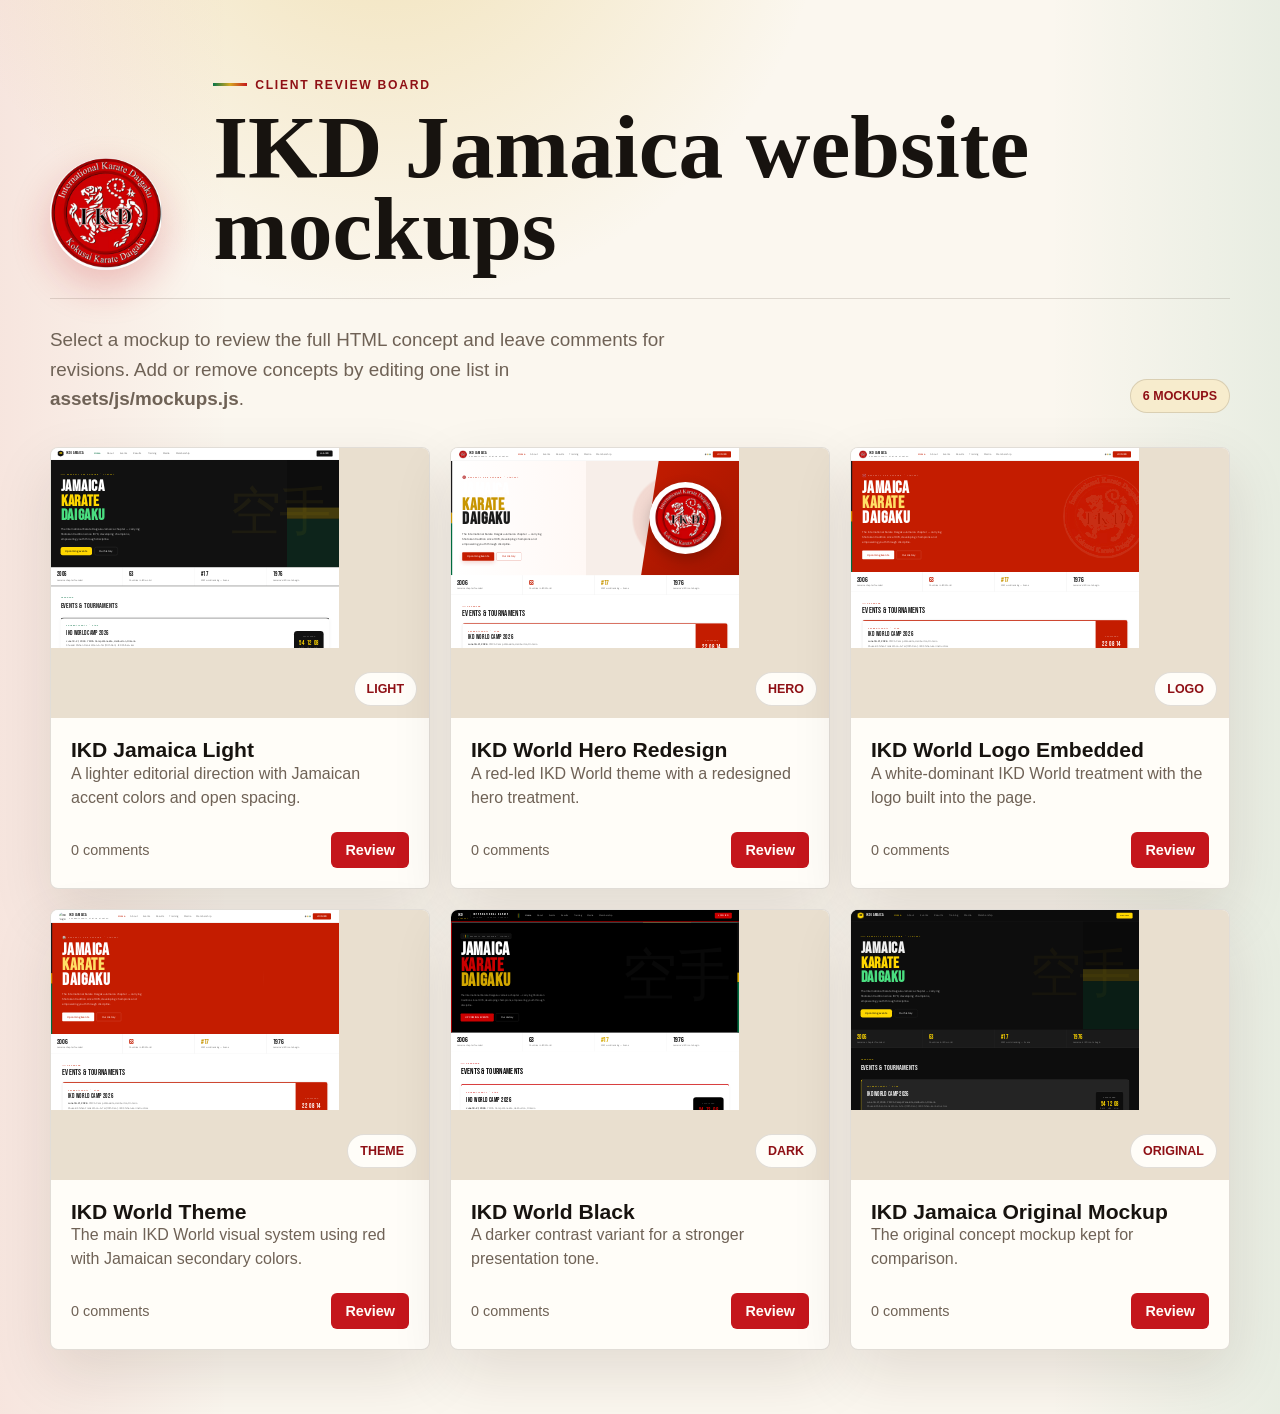
==== index.html @ 02de6e7a "Initial mockup review site" ====
<!DOCTYPE html>
<html lang="en">
<head>
  <meta charset="UTF-8">
  <meta name="viewport" content="width=device-width, initial-scale=1.0">
  <title>IKD Jamaica Mockup Review</title>
  <link rel="stylesheet" href="assets/css/styles.css">
</head>
<body>
  <main class="site-shell">
    <header class="masthead">
      <img class="brand-mark" src="assets/img/ikd-logo.jpeg" alt="International Karate Daigaku logo">
      <div>
        <p class="eyebrow">Client Review Board</p>
        <h1>IKD Jamaica website mockups</h1>
      </div>
    </header>

    <section class="intro" aria-label="Mockup gallery introduction">
      <p>Select a mockup to review the full HTML concept and leave comments for revisions. Add or remove concepts by editing one list in <strong>assets/js/mockups.js</strong>.</p>
      <span class="count-pill" id="mockupTotal">0 mockups</span>
    </section>

    <section class="mockup-grid" id="mockupGrid" aria-label="Available mockups"></section>
  </main>

  <script src="assets/js/mockups.js"></script>
  <script src="assets/js/app.js"></script>
</body>
</html>
---- assets/css/styles.css ----
:root {
  --paper: #fbf7ef;
  --paper-2: #f2eadc;
  --ink: #17130f;
  --muted: #6f6256;
  --line: rgba(47, 31, 20, 0.14);
  --red: #c4161c;
  --red-dark: #8f1015;
  --gold: #d6a722;
  --green: #087446;
  --white: #fffdf8;
  --shadow: 0 24px 60px rgba(48, 24, 11, 0.12);
}

* {
  box-sizing: border-box;
}

html {
  min-height: 100%;
}

body {
  min-height: 100%;
  margin: 0;
  background:
    linear-gradient(90deg, rgba(196, 22, 28, 0.08), transparent 18%, transparent 82%, rgba(8, 116, 70, 0.08)),
    radial-gradient(circle at 30% -10%, rgba(214, 167, 34, 0.28), transparent 28rem),
    var(--paper);
  color: var(--ink);
  font-family: "Trebuchet MS", "Segoe UI", sans-serif;
}

a {
  color: inherit;
}

.site-shell {
  width: min(1180px, calc(100% - 32px));
  margin: 0 auto;
}

.masthead {
  display: grid;
  grid-template-columns: 112px minmax(0, 1fr);
  gap: clamp(20px, 4vw, 54px);
  align-items: end;
  padding: clamp(28px, 6vw, 72px) 0 28px;
  border-bottom: 1px solid var(--line);
}

.brand-mark {
  width: 112px;
  aspect-ratio: 1;
  border-radius: 999px;
  object-fit: cover;
  box-shadow: 0 16px 40px rgba(196, 22, 28, 0.24);
}

.eyebrow {
  display: inline-flex;
  width: fit-content;
  gap: 8px;
  align-items: center;
  margin: 0 0 14px;
  color: var(--red-dark);
  font-size: 0.76rem;
  font-weight: 800;
  letter-spacing: 0.14em;
  text-transform: uppercase;
}

.eyebrow::before {
  content: "";
  width: 34px;
  height: 3px;
  background: linear-gradient(90deg, var(--green), var(--gold), var(--red));
}

h1,
h2,
p {
  margin: 0;
}

h1 {
  max-width: 900px;
  font-family: Georgia, "Times New Roman", serif;
  font-size: clamp(2.35rem, 7vw, 5.8rem);
  font-weight: 900;
  line-height: 0.92;
}

.intro {
  display: flex;
  justify-content: space-between;
  gap: 24px;
  align-items: end;
  padding: 26px 0 22px;
}

.intro p {
  max-width: 650px;
  color: var(--muted);
  font-size: clamp(1rem, 2vw, 1.18rem);
  line-height: 1.55;
}

.count-pill,
.mockup-tag,
.viewer-tag {
  display: inline-flex;
  min-height: 34px;
  align-items: center;
  border: 1px solid var(--line);
  background: color-mix(in srgb, var(--white) 80%, var(--gold));
  color: var(--red-dark);
  padding: 0 12px;
  border-radius: 999px;
  font-size: 0.78rem;
  font-weight: 800;
  text-transform: uppercase;
}

.mockup-grid {
  display: grid;
  grid-template-columns: repeat(3, minmax(0, 1fr));
  gap: 20px;
  padding: 12px 0 64px;
}

.mockup-card {
  display: flex;
  min-width: 0;
  min-height: 430px;
  flex-direction: column;
  overflow: hidden;
  border: 1px solid var(--line);
  border-radius: 8px;
  background: var(--white);
  box-shadow: var(--shadow);
  animation: rise 520ms cubic-bezier(0.22, 1, 0.36, 1) both;
  animation-delay: var(--delay);
}

.mockup-thumb {
  position: relative;
  display: block;
  height: 270px;
  overflow: hidden;
  background: #e9dfcf;
}

.mockup-thumb iframe {
  width: 1440px;
  height: 1000px;
  border: 0;
  pointer-events: none;
  transform: scale(0.2);
  transform-origin: top left;
}

.mockup-tag {
  position: absolute;
  right: 12px;
  bottom: 12px;
  background: var(--white);
}

.mockup-card-body {
  display: flex;
  min-height: 160px;
  flex: 1;
  flex-direction: column;
  justify-content: space-between;
  gap: 22px;
  padding: 20px;
}

.mockup-card h2 {
  font-size: 1.32rem;
  line-height: 1.12;
}

.mockup-card p,
.viewer-copy,
.comment-empty {
  color: var(--muted);
  line-height: 1.5;
}

.card-actions {
  display: flex;
  justify-content: space-between;
  gap: 16px;
  align-items: center;
  color: var(--muted);
  font-size: 0.9rem;
}

.card-actions a,
.button,
.comment button {
  border: 0;
  background: var(--red);
  color: var(--white);
  padding: 10px 14px;
  border-radius: 6px;
  font: inherit;
  font-weight: 800;
  text-decoration: none;
  cursor: pointer;
}

.viewer-shell {
  display: grid;
  grid-template-columns: minmax(0, 1fr) minmax(320px, 390px);
  min-height: 100vh;
}

.viewer-main {
  display: flex;
  min-width: 0;
  flex-direction: column;
  background: #241b17;
}

.viewer-topbar {
  display: flex;
  min-height: 72px;
  justify-content: space-between;
  gap: 16px;
  align-items: center;
  padding: 14px 18px;
  border-bottom: 1px solid rgba(255, 255, 255, 0.12);
  color: var(--white);
}

.viewer-actions {
  display: flex;
  gap: 10px;
  align-items: center;
}

.viewer-actions select,
input,
textarea {
  width: 100%;
  border: 1px solid var(--line);
  border-radius: 6px;
  background: var(--white);
  color: var(--ink);
  font: inherit;
}

.viewer-actions select {
  max-width: 290px;
  padding: 10px 12px;
}

.viewer-frame-wrap {
  flex: 1;
  min-height: 520px;
  padding: 18px;
}

.viewer-frame-wrap iframe {
  width: 100%;
  height: 100%;
  min-height: calc(100vh - 108px);
  border: 0;
  border-radius: 8px;
  background: var(--white);
}

.comments-panel {
  display: flex;
  min-height: 100vh;
  flex-direction: column;
  border-left: 1px solid var(--line);
  background: var(--paper);
}

.comments-header,
.comment-form,
.comment-list {
  padding: 22px;
}

.comments-header {
  border-bottom: 1px solid var(--line);
}

.viewer-tag {
  margin-bottom: 14px;
}

.comments-header h1 {
  font-size: clamp(1.75rem, 4vw, 2.65rem);
}

.viewer-copy {
  margin-top: 10px;
}

.comment-form {
  display: grid;
  gap: 12px;
  border-bottom: 1px solid var(--line);
}

label {
  display: grid;
  gap: 7px;
  color: var(--muted);
  font-size: 0.82rem;
  font-weight: 800;
  text-transform: uppercase;
}

input,
textarea {
  padding: 12px;
}

textarea {
  min-height: 110px;
  resize: vertical;
}

.comment-list {
  display: grid;
  gap: 14px;
  overflow: auto;
}

.comment {
  display: grid;
  gap: 10px;
  border: 1px solid var(--line);
  border-radius: 8px;
  background: var(--white);
  padding: 14px;
}

.comment div {
  display: flex;
  justify-content: space-between;
  gap: 12px;
}

.comment time {
  color: var(--muted);
  font-size: 0.78rem;
}

.comment button {
  justify-self: start;
  background: transparent;
  color: var(--red-dark);
  padding: 0;
}

.empty-state {
  padding: 48px;
}

@keyframes rise {
  from {
    opacity: 0;
    transform: translateY(16px);
  }
  to {
    opacity: 1;
    transform: translateY(0);
  }
}

@media (max-width: 960px) {
  .mockup-grid {
    grid-template-columns: repeat(2, minmax(0, 1fr));
  }

  .viewer-shell {
    grid-template-columns: 1fr;
  }

  .comments-panel {
    min-height: auto;
    border-left: 0;
  }
}

@media (max-width: 680px) {
  .masthead,
  .intro {
    display: block;
  }

  .brand-mark {
    width: 86px;
    margin-bottom: 22px;
  }

  .count-pill {
    margin-top: 18px;
  }

  .mockup-grid {
    grid-template-columns: 1fr;
  }

  .viewer-topbar,
  .viewer-actions {
    align-items: stretch;
    flex-direction: column;
  }

  .viewer-actions select {
    max-width: none;
  }
}
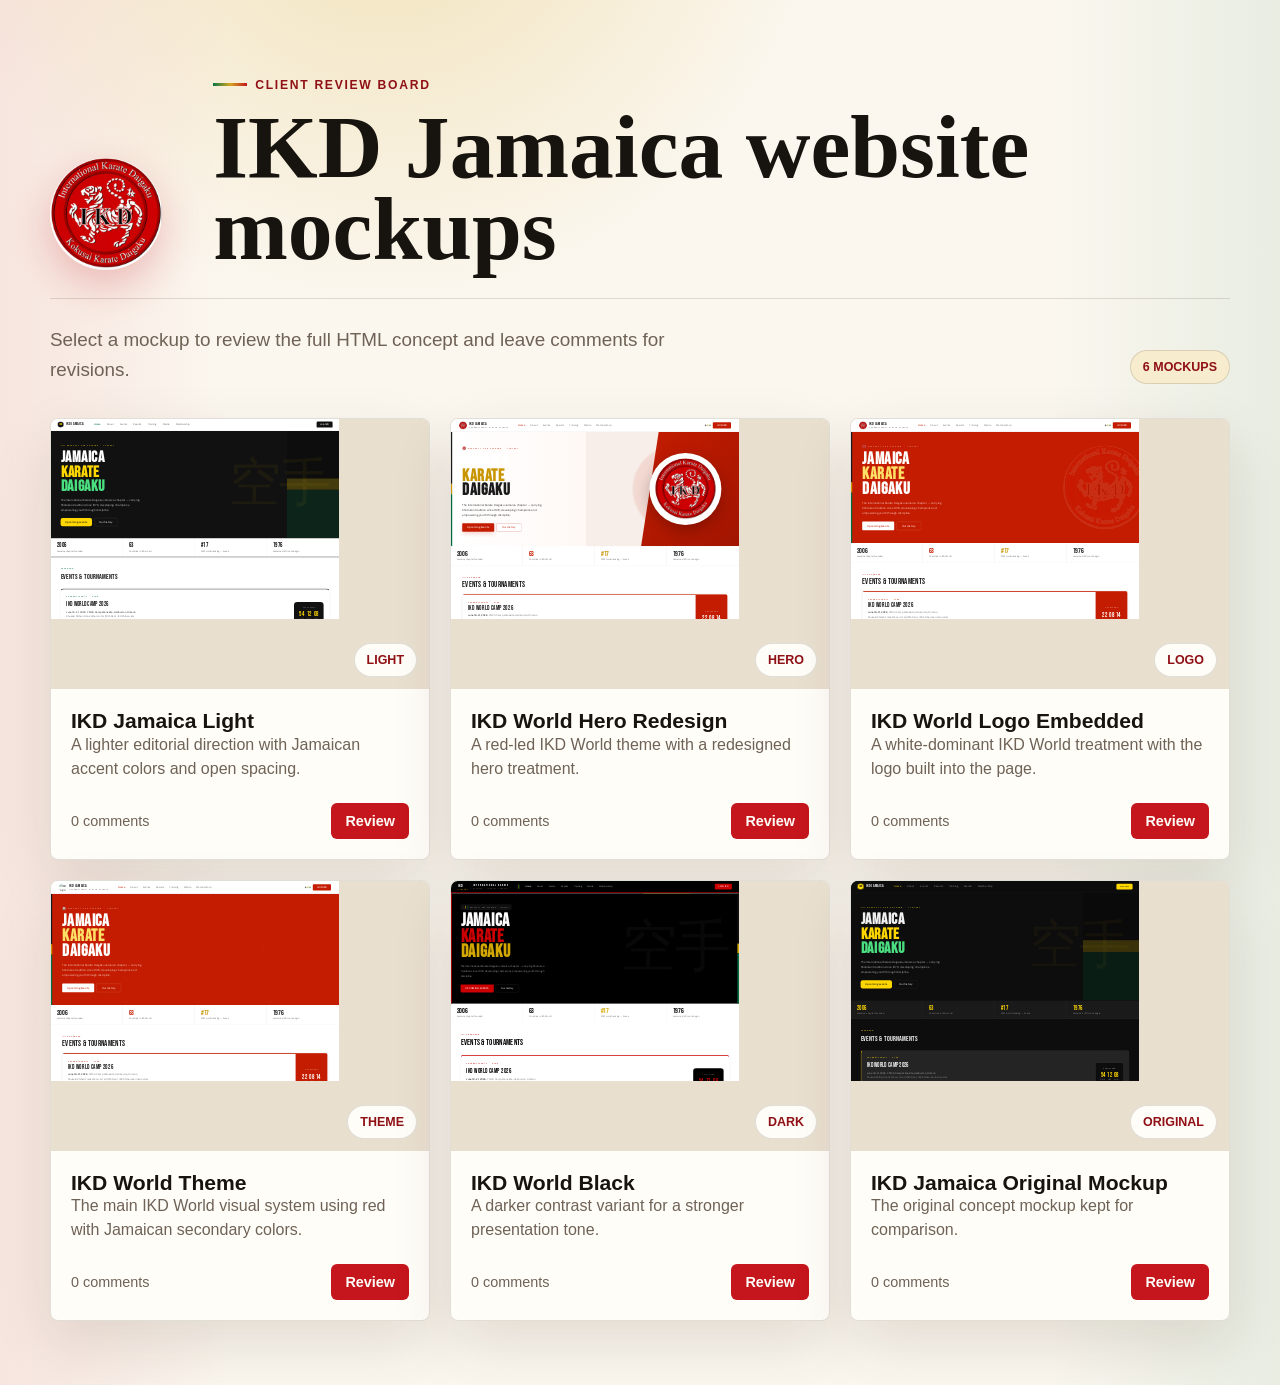
==== commit b695e052: "Remove internal setup copy from homepage" ====
--- a/index.html
+++ b/index.html
@@ -17,7 +17,7 @@
     </header>
 
     <section class="intro" aria-label="Mockup gallery introduction">
-      <p>Select a mockup to review the full HTML concept and leave comments for revisions. Add or remove concepts by editing one list in <strong>assets/js/mockups.js</strong>.</p>
+      <p>Select a mockup to review the full HTML concept and leave comments for revisions.</p>
       <span class="count-pill" id="mockupTotal">0 mockups</span>
     </section>
 
